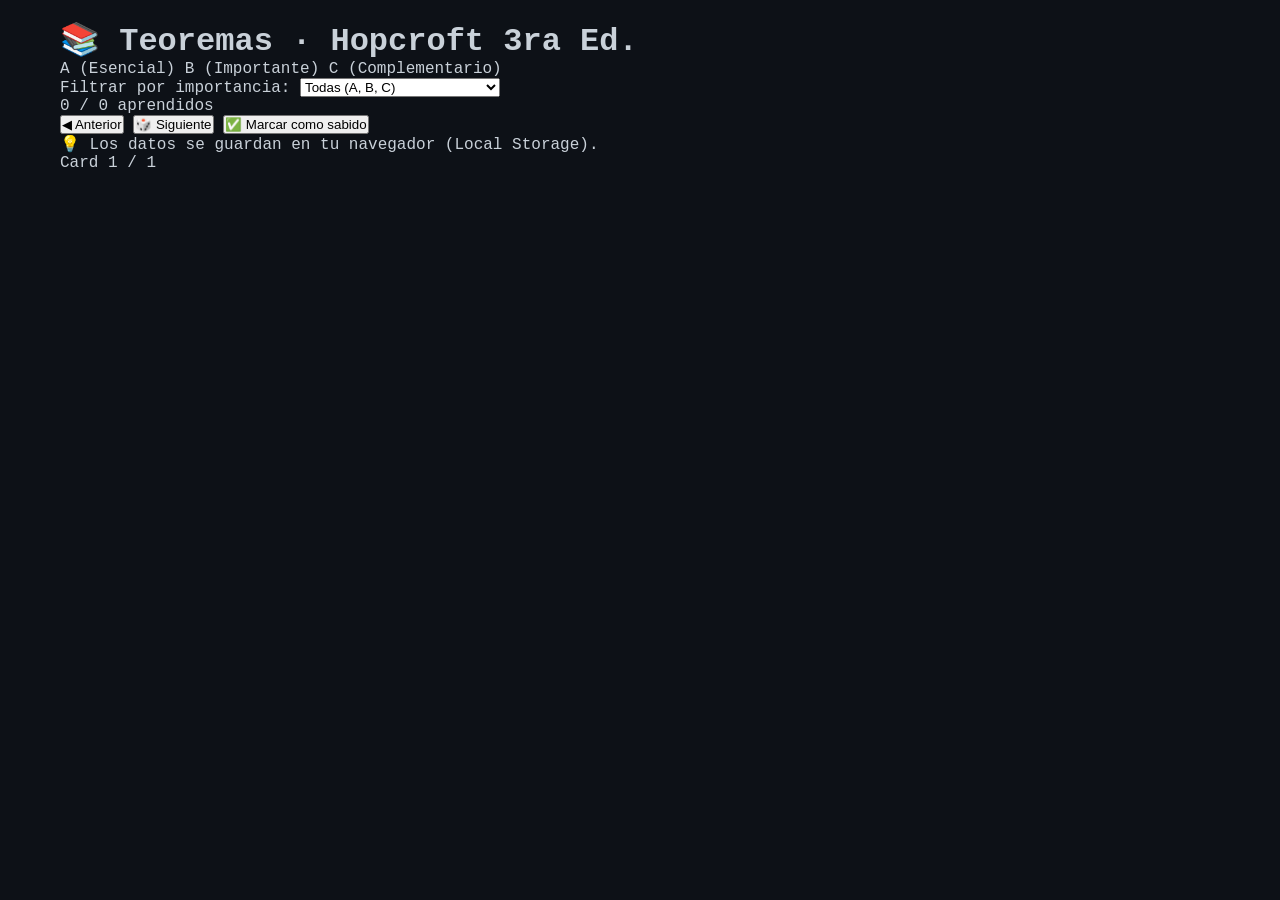
==== docs/estudiar/teoremas.html @ 060cf6ed "Create teoremas.html" ====
<!DOCTYPE html>
<html lang="es">
<head>
    <meta charset="UTF-8">
    <meta name="viewport" content="width=device-width, initial-scale=1.0">
    <title>Estudio: Teoremas · Autómatas y Lenguajes</title>
    <!-- CSS raíz (tema oscuro base) -->
    <link rel="stylesheet" href="../style.css">
    <!-- CSS específico para las cards de estudio -->
    <link rel="stylesheet" href="css/study-style.css">
</head>
<body>

    <div class="study-container">
        <!-- Cabecera -->
        <header class="study-header">
            <h1>📚 Teoremas · Hopcroft 3ra Ed.</h1>
            <p class="study-sub">
                <span class="badge A">A (Esencial)</span>
                <span class="badge B">B (Importante)</span>
                <span class="badge C">C (Complementario)</span>
            </p>
        </header>

        <!-- Panel de filtros y progreso -->
        <div class="control-panel">
            <div class="filter-group">
                <label for="filtroClasificacion">Filtrar por importancia:</label>
                <select id="filtroClasificacion">
                    <option value="all">Todas (A, B, C)</option>
                    <option value="A">⭐ Solo A (Esenciales)</option>
                    <option value="B">⭐ Solo B (Importantes)</option>
                    <option value="C">⭐ Solo C (Complementarios)</option>
                </select>
            </div>
            <div class="progress-group">
                <span id="progresoTexto">0 / 0 aprendidos</span>
                <div class="progress-bar-bg">
                    <div id="progresoBarra" class="progress-bar-fill" style="width: 0%;"></div>
                </div>
            </div>
        </div>

        <!-- La Card principal -->
        <div id="cardContainer" class="card-study">
            <!-- El contenido se pinta con JavaScript -->
        </div>

        <!-- Botones de acción -->
        <div class="action-bar">
            <button id="btnAnterior" class="btn-study" title="Teorema anterior">◀ Anterior</button>
            <button id="btnSiguiente" class="btn-study" title="Teorema aleatorio">🎲 Siguiente</button>
            <button id="btnMarcarSabido" class="btn-study btn-sabido">✅ Marcar como sabido</button>
        </div>

        <!-- Pie de página -->
        <footer class="study-footer">
            💡 Los datos se guardan en tu navegador (Local Storage).<br>
            <span id="contadorCards">Card 1 / 1</span>
        </footer>
    </div>

    <!-- Cargar datos (solo el teorema 1.22) -->
    <script src="js/data-teoremas.js"></script>
    <!-- Cargar motor de estudio -->
    <script src="js/engine.js"></script>
</body>
</html>
---- docs/style.css ----
:root {
    /* Tema oscuro azulado */
    --color-background-primary: #0d1117;
    --color-background-secondary: #161b22;
    --color-border-primary: #30363d;
    --color-border-secondary: #21262d;
    --color-border-tertiary: #30363d;
    --color-text-primary: #c9d1d9;
    --color-text-secondary: #8b949e;
    --font-mono: ui-monospace, SFMono-Regular, SF Mono, Menlo, Consolas, Liberation Mono, monospace;
    --font-sans: -apple-system, BlinkMacSystemFont, "Segoe UI", Helvetica, Arial, sans-serif;
}
* { box-sizing: border-box; margin: 0; padding: 0; }
body {
    font-family: var(--font-mono, monospace);
    background: var(--color-background-primary);
    color: var(--color-text-primary);
    padding: 20px;
    max-width: 1200px;
    margin: 0 auto;
}
.main-title {
    text-align: center;
    font-size: 2rem;
    font-weight: 600;
    font-family: var(--font-sans);
    margin: 20px 0 10px;
    letter-spacing: -0.5px;
    background: linear-gradient(135deg, #79c0ff, #a5d6ff);
    -webkit-background-clip: text;
    background-clip: text;
    color: transparent;
}
.prop-title {
    text-align: center;
    font-size: 1.6rem;
    font-weight: 500;
    font-family: var(--font-sans);
    margin: 40px 0 20px;
    color: #79c0ff;
    border-bottom: 1px solid var(--color-border-secondary);
    padding-bottom: 8px;
}
hr.divider {
    margin: 40px 0 20px;
    border: 0;
    height: 1px;
    background: var(--color-border-secondary);
}
.section-label {
    font-family: var(--font-sans);
    font-size: 11px;
    font-weight: 500;
    text-transform: uppercase;
    letter-spacing: .08em;
    color: var(--color-text-secondary);
    margin-bottom: 8px;
}
.card {
    background: var(--color-background-primary);
    border: 0.5px solid var(--color-border-tertiary);
    border-radius: 8px;
    padding: 16px 20px;
    margin-bottom: 16px;
}
.struct-row {
    display: flex;
    gap: 12px;
    flex-wrap: wrap;
    margin-bottom: 16px;
}
.struct-box {
    border: 1px solid var(--color-border-secondary);
    border-radius: 8px;
    overflow: hidden;
    min-width: 170px;
}
.struct-header {
    font-size: 11px;
    font-weight: 500;
    padding: 5px 10px;
    background: var(--color-background-secondary);
    color: var(--color-text-secondary);
    border-bottom: 0.5px solid var(--color-border-tertiary);
}
.struct-field {
    font-size: 12px;
    padding: 5px 10px;
    border-bottom: 0.5px solid var(--color-border-tertiary);
    display: flex;
    gap: 6px;
    align-items: center;
    color: var(--color-text-primary);
}
.struct-field:last-child { border-bottom: none; }
.type-kw { color: #79c0ff; }
.field-name { color: #7ee787; }
.comment { color: var(--color-text-secondary); font-size: 11px; }
.ll-container {
    display: flex;
    align-items: flex-start;
    gap: 0;
    overflow-x: auto;
    padding-bottom: 8px;
}
.ll-node {
    display: flex;
    align-items: stretch;
    min-width: 0;
}
.ll-box {
    border: 1.5px solid var(--color-border-secondary);
    border-radius: 8px;
    overflow: hidden;
    min-width: 150px;
    transition: box-shadow .2s;
    cursor: pointer;
}
.ll-box:hover { box-shadow: 0 0 0 2px #79c0ff80; }
.ll-box.active { border-color: #79c0ff; box-shadow: 0 0 0 2px #79c0ff40; }
.ll-title {
    font-size: 11px;
    font-weight: 500;
    padding: 5px 10px;
    background: var(--color-background-secondary);
    color: var(--color-text-secondary);
    border-bottom: 0.5px solid var(--color-border-tertiary);
    font-family: var(--font-sans);
}
.ll-field {
    font-size: 12px;
    padding: 4px 10px;
    border-bottom: 0.5px solid var(--color-border-tertiary);
    color: var(--color-text-primary);
}
.ll-field:last-child { border-bottom: none; }
.ll-key { color: var(--color-text-secondary); font-size: 11px; display: block; }
.ll-val { font-weight: 500; }
.from-val { color: #ff7b72; }
.sym-val  { color: #79c0ff; }
.to-val   { color: #7ee787; }
.next-val { color: #d2a8ff; }
.ll-arrow {
    display: flex;
    align-items: center;
    padding: 0 4px;
    margin-top: 38px;
    color: #79c0ff;
    font-size: 18px;
    flex-shrink: 0;
}
.null-box {
    border: 1.5px dashed var(--color-border-secondary);
    border-radius: 8px;
    padding: 8px 14px;
    font-size: 12px;
    color: var(--color-text-secondary);
    align-self: flex-start;
    margin-top: 38px;
}
.auto-grid {
    display: grid;
    grid-template-columns: 1fr 1fr;
    gap: 8px;
    font-size: 12px;
}
.auto-field {
    background: var(--color-background-secondary);
    border-radius: 6px;
    padding: 8px 12px;
    border: 0.5px solid var(--color-border-tertiary);
}
.auto-field-label {
    font-size: 10px;
    text-transform: uppercase;
    letter-spacing: .07em;
    color: var(--color-text-secondary);
    margin-bottom: 2px;
    font-family: var(--font-sans);
}
.auto-field-val { font-weight: 500; }
.detail-panel {
    background: var(--color-background-secondary);
    border-radius: 8px;
    padding: 12px 16px;
    font-size: 13px;
    margin-top: 12px;
    min-height: 52px;
    transition: all .2s;
    font-family: var(--font-sans);
    color: var(--color-text-secondary);
}
.detail-panel strong { color: var(--color-text-primary); }
.tabs {
    display: flex;
    gap: 4px;
    margin-bottom: 12px;
    flex-wrap: wrap;
}
.tab-btn {
    font-size: 12px;
    font-family: var(--font-sans);
    padding: 4px 12px;
    border-radius: 6px;
    border: 0.5px solid var(--color-border-secondary);
    background: transparent;
    color: var(--color-text-secondary);
    cursor: pointer;
    transition: all .15s;
}
.tab-btn.active {
    background: var(--color-background-secondary);
    color: var(--color-text-primary);
    border-color: var(--color-border-primary);
}
.tab-content { display: none; }
.tab-content.active { display: block; }
/* Estilos específicos para Propuesta 2 */
.state-node {
    background: var(--color-background-secondary);
    border: 1px solid var(--color-border-tertiary);
    border-radius: 8px;
    margin-bottom: 12px;
    padding: 10px;
}
.state-name {
    font-weight: bold;
    color: #ff7b72;
    cursor: pointer;
    display: inline-block;
    padding: 2px 8px;
    border-radius: 4px;
    transition: background 0.2s;
}
.state-name:hover { background: #ff7b7220; }
.trans-list {
    margin-left: 20px;
    margin-top: 8px;
    font-size: 12px;
    font-family: var(--font-mono);
}
.trans-item {
    margin: 4px 0;
    color: var(--color-text-secondary);
}
.trans-sym { color: #79c0ff; }
.trans-to { color: #7ee787; }
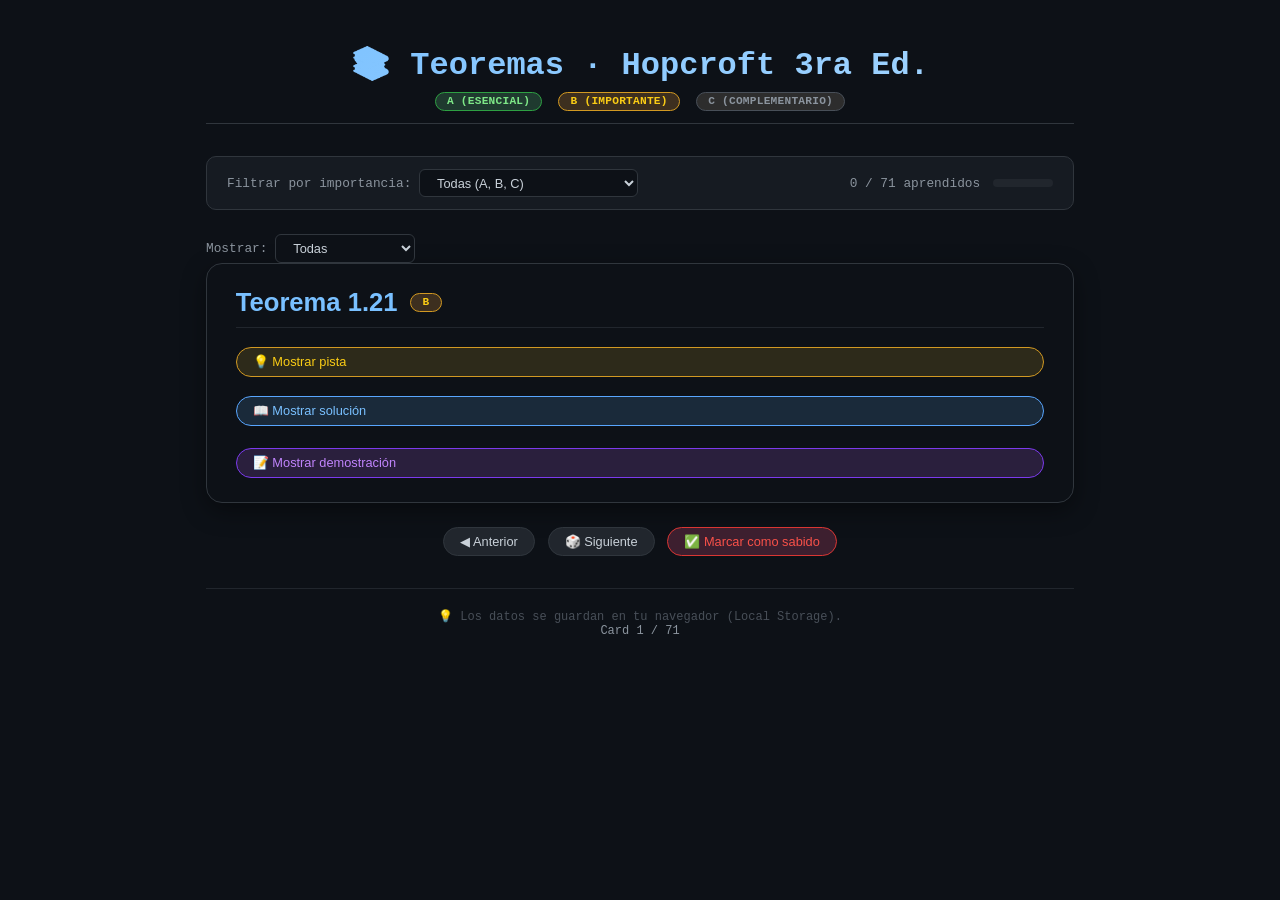
==== commit ef3d5e94: "Update teoremas.html" ====
--- a/docs/estudiar/teoremas.html
+++ b/docs/estudiar/teoremas.html
@@ -41,6 +41,15 @@
             </div>
         </div>
 
+        <div class="filter-group">
+        <label for="filtroSabido">Mostrar:</label>
+        <select id="filtroSabido">
+            <option value="all">Todas</option>
+            <option value="nosabido">Solo no sabidas</option>
+            <option value="sabido">Solo sabidas</option>
+        </select>
+        </div>
+
         <!-- La Card principal -->
         <div id="cardContainer" class="card-study">
             <!-- El contenido se pinta con JavaScript -->
--- a/docs/estudiar/css/study-style.css
+++ b/docs/estudiar/css/study-style.css
@@ -0,0 +1,429 @@
+/* ==============================================================
+   ESTILOS ESPECÍFICOS PARA LAS CARDS DE ESTUDIO
+   (Complementa el style.css raíz)
+   ============================================================== */
+
+/* --- Contenedor principal --- */
+.study-container {
+    max-width: 900px;
+    margin: 0 auto;
+    padding: 1.5rem 1rem;
+}
+
+.study-header {
+    text-align: center;
+    margin-bottom: 2rem;
+    border-bottom: 1px solid #30363d;
+    padding-bottom: 0.75rem;
+}
+
+.study-header h1 {
+    font-size: 2rem;
+    font-weight: 600;
+    background: linear-gradient(135deg, #79c0ff, #a5d6ff);
+    -webkit-background-clip: text;
+    background-clip: text;
+    color: transparent;
+    margin: 0;
+}
+
+.study-sub {
+    display: flex;
+    justify-content: center;
+    gap: 1rem;
+    flex-wrap: wrap;
+    margin-top: 0.5rem;
+    font-size: 0.85rem;
+}
+
+/* --- Badges de clasificación --- */
+.badge {
+    display: inline-block;
+    padding: 0.15rem 0.7rem;
+    border-radius: 30px;
+    font-size: 0.7rem;
+    font-weight: 600;
+    letter-spacing: 0.02em;
+    text-transform: uppercase;
+    background: #21262d;
+    color: #8b949e;
+    border: 1px solid #30363d;
+}
+.badge.A {
+    background: #1f3a2f;
+    color: #7ee787;
+    border-color: #2ea043;
+}
+.badge.B {
+    background: #3d2f1f;
+    color: #facc15;
+    border-color: #d29922;
+}
+.badge.C {
+    background: #2d2d2d;
+    color: #8b949e;
+    border-color: #484f58;
+}
+.badge-sabido {
+    background: #1f3a2f;
+    color: #7ee787;
+    padding: 0.1rem 0.6rem;
+    border-radius: 30px;
+    font-size: 0.7rem;
+    font-weight: 500;
+    border: 1px solid #2ea043;
+}
+
+/* --- Panel de control (filtro + progreso) --- */
+.control-panel {
+    display: flex;
+    flex-wrap: wrap;
+    justify-content: space-between;
+    align-items: center;
+    gap: 1rem;
+    background: #161b22;
+    border: 1px solid #30363d;
+    border-radius: 10px;
+    padding: 0.75rem 1.25rem;
+    margin-bottom: 1.5rem;
+}
+
+.filter-group {
+    display: flex;
+    align-items: center;
+    gap: 0.5rem;
+    flex-wrap: wrap;
+}
+.filter-group label {
+    font-size: 0.8rem;
+    color: #8b949e;
+}
+.filter-group select {
+    background: #0d1117;
+    color: #c9d1d9;
+    border: 1px solid #30363d;
+    border-radius: 6px;
+    padding: 0.3rem 0.8rem;
+    font-size: 0.8rem;
+    cursor: pointer;
+}
+
+.progress-group {
+    display: flex;
+    align-items: center;
+    gap: 0.8rem;
+    min-width: 150px;
+}
+.progress-group span {
+    font-size: 0.8rem;
+    color: #8b949e;
+    white-space: nowrap;
+}
+.progress-bar-bg {
+    flex: 1;
+    height: 8px;
+    background: #21262d;
+    border-radius: 10px;
+    overflow: hidden;
+    min-width: 60px;
+}
+.progress-bar-fill {
+    height: 100%;
+    width: 0%;
+    background: linear-gradient(90deg, #2ea043, #7ee787);
+    border-radius: 10px;
+    transition: width 0.3s ease;
+}
+
+/* --- Card principal --- */
+.card-study {
+    background: #0d1117;
+    border: 1px solid #30363d;
+    border-radius: 16px;
+    padding: 1.5rem 1.8rem;
+    margin-bottom: 1.5rem;
+    box-shadow: 0 8px 24px rgba(0,0,0,0.4);
+    transition: border-color 0.2s;
+}
+.card-study.card-sabido {
+    border-color: #2ea043;
+    background: #0f1a14;
+}
+
+.card-body {
+    display: flex;
+    flex-direction: column;
+    gap: 1.2rem;
+}
+
+/* ID y badges */
+.card-id {
+    display: flex;
+    align-items: center;
+    gap: 0.8rem;
+    flex-wrap: wrap;
+    border-bottom: 1px solid #21262d;
+    padding-bottom: 0.6rem;
+}
+.id-text {
+    font-size: 1.6rem;
+    font-weight: 600;
+    color: #79c0ff;
+    font-family: var(--font-sans, sans-serif);
+}
+
+/* Área de pista */
+.card-hint-area,
+.card-solution-area {
+    display: flex;
+    flex-direction: column;
+    gap: 0.4rem;
+}
+
+.card-pista {
+    background: #161b22;
+    border-left: 3px solid #facc15;
+    padding: 0.6rem 1rem;
+    border-radius: 6px;
+    font-size: 0.95rem;
+    color: #e6edf3;
+}
+
+.card-solucion {
+    background: #161b22;
+    border: 1px solid #30363d;
+    border-radius: 8px;
+    padding: 1rem 1.2rem;
+    font-size: 1rem;
+    line-height: 1.6;
+    color: #e6edf3;
+    overflow-x: auto;
+}
+.solucion-contenido code {
+    background: #21262d;
+    padding: 0.1rem 0.4rem;
+    border-radius: 4px;
+    color: #facc15;
+    font-size: 0.9rem;
+}
+.solucion-contenido table {
+    width: 100%;
+    border-collapse: collapse;
+    margin: 0.8rem 0;
+    background: #0d1117;
+}
+.solucion-contenido th,
+.solucion-contenido td {
+    border: 1px solid #30363d;
+    padding: 0.4rem 0.6rem;
+    text-align: left;
+}
+.solucion-contenido th {
+    background: #161b22;
+    color: #79c0ff;
+}
+
+/* --- Botones generales --- */
+.btn-study {
+    background: #21262d;
+    border: 1px solid #30363d;
+    color: #c9d1d9;
+    padding: 0.4rem 1rem;
+    border-radius: 30px;
+    font-size: 0.8rem;
+    font-weight: 500;
+    cursor: pointer;
+    transition: all 0.15s;
+    display: inline-flex;
+    align-items: center;
+    gap: 0.3rem;
+}
+.btn-study:hover:not(:disabled) {
+    background: #30363d;
+    border-color: #484f58;
+    transform: scale(0.98);
+}
+.btn-study:disabled {
+    opacity: 0.4;
+    cursor: not-allowed;
+}
+.btn-study.btn-hint {
+    background: #2d2a1a;
+    border-color: #d29922;
+    color: #facc15;
+}
+.btn-study.btn-hint:hover:not(:disabled) {
+    background: #3d351f;
+}
+.btn-study.btn-solution {
+    background: #1a2a3a;
+    border-color: #58a6ff;
+    color: #79c0ff;
+}
+.btn-study.btn-solution:hover:not(:disabled) {
+    background: #1f3a55;
+}
+.btn-study.btn-sabido {
+    background: #1f3a2f;
+    border-color: #2ea043;
+    color: #7ee787;
+}
+.btn-study.btn-sabido-activo {
+    background: #3d1f2f;
+    border-color: #da3633;
+    color: #f85149;
+}
+
+/* --- Barra de acción inferior --- */
+.action-bar {
+    display: flex;
+    flex-wrap: wrap;
+    justify-content: center;
+    gap: 0.8rem;
+    margin: 1rem 0 0.5rem;
+}
+
+/* --- Footer --- */
+.study-footer {
+    text-align: center;
+    margin-top: 2rem;
+    font-size: 0.75rem;
+    color: #484f58;
+    border-top: 1px solid #21262d;
+    padding-top: 1.2rem;
+}
+#contadorCards {
+    font-weight: 500;
+    color: #8b949e;
+}
+
+/* --- Mensajes de error / vacío --- */
+.card-error,
+.card-empty {
+    background: #0d1117;
+    border: 1px solid #da3633;
+    border-radius: 12px;
+    padding: 2rem;
+    text-align: center;
+    color: #f85149;
+}
+.card-empty {
+    border-color: #d29922;
+    color: #facc15;
+}
+
+/* --- Responsive --- */
+@media (max-width: 600px) {
+    .control-panel {
+        flex-direction: column;
+        align-items: stretch;
+    }
+    .progress-group {
+        width: 100%;
+    }
+    .card-study {
+        padding: 1rem;
+    }
+    .id-text {
+        font-size: 1.2rem;
+    }
+    .action-bar {
+        flex-direction: column;
+        align-items: center;
+    }
+    .btn-study {
+        width: 100%;
+        justify-content: center;
+    }
+}
+/* --- Estilos específicos para la Demostración --- */
+.card-proof-area {
+    display: flex;
+    flex-direction: column;
+    gap: 0.4rem;
+    margin-top: 0.2rem;
+}
+
+.btn-study.btn-proof {
+    background: #2a1f3d;
+    border-color: #7c3aed;
+    color: #c084fc;
+}
+.btn-study.btn-proof:hover:not(:disabled) {
+    background: #3a2a55;
+}
+
+.card-demostracion {
+    background: #140d1f;
+    border: 1px solid #4c2d7a;
+    border-radius: 8px;
+    padding: 1rem 1.2rem;
+    font-size: 0.95rem;
+    line-height: 1.6;
+    color: #e6edf3;
+    overflow-x: auto;
+}
+
+.demo-contenido pre {
+    background: #0b0612;
+    border: 1px solid #2d1a4a;
+    border-radius: 6px;
+    padding: 0.6rem 1rem;
+    font-family: 'JetBrains Mono', 'Fira Code', monospace;
+    font-size: 0.85rem;
+    color: #d4c4f0;
+    overflow-x: auto;
+    margin: 0.6rem 0;
+}
+
+.demo-contenido code {
+    background: #2d1a4a;
+    padding: 0.1rem 0.4rem;
+    border-radius: 4px;
+    color: #c084fc;
+    font-size: 0.9rem;
+}
+
+.demo-contenido p {
+    margin: 0.6rem 0;
+}
+
+.demo-contenido strong {
+    color: #a78bfa;
+}
+
+.demo-contenido em {
+    color: #facc15;
+    font-style: italic;
+}
+/* --- Mejoras para la demostración --- */
+.card-demostracion {
+    padding: 1.2rem 1.5rem;  /* más espacio interno */
+}
+
+.demo-contenido ol,
+.demo-contenido ul {
+    padding-left: 1.8rem;    /* sangría para listas */
+    margin: 0.5rem 0;
+}
+
+.demo-contenido li {
+    margin-bottom: 0.3rem;
+    line-height: 1.6;
+}
+
+.demo-contenido p {
+    margin: 0.6rem 0;
+}
+
+.demo-contenido pre {
+    margin: 0.6rem 0;
+    padding: 0.6rem 1rem;
+}
+
+/* Flecha para producciones (opcional) */
+.produccion-flecha {
+    font-family: 'Segoe UI', sans-serif;
+    color: #79c0ff;
+    margin: 0 0.2rem;
+}
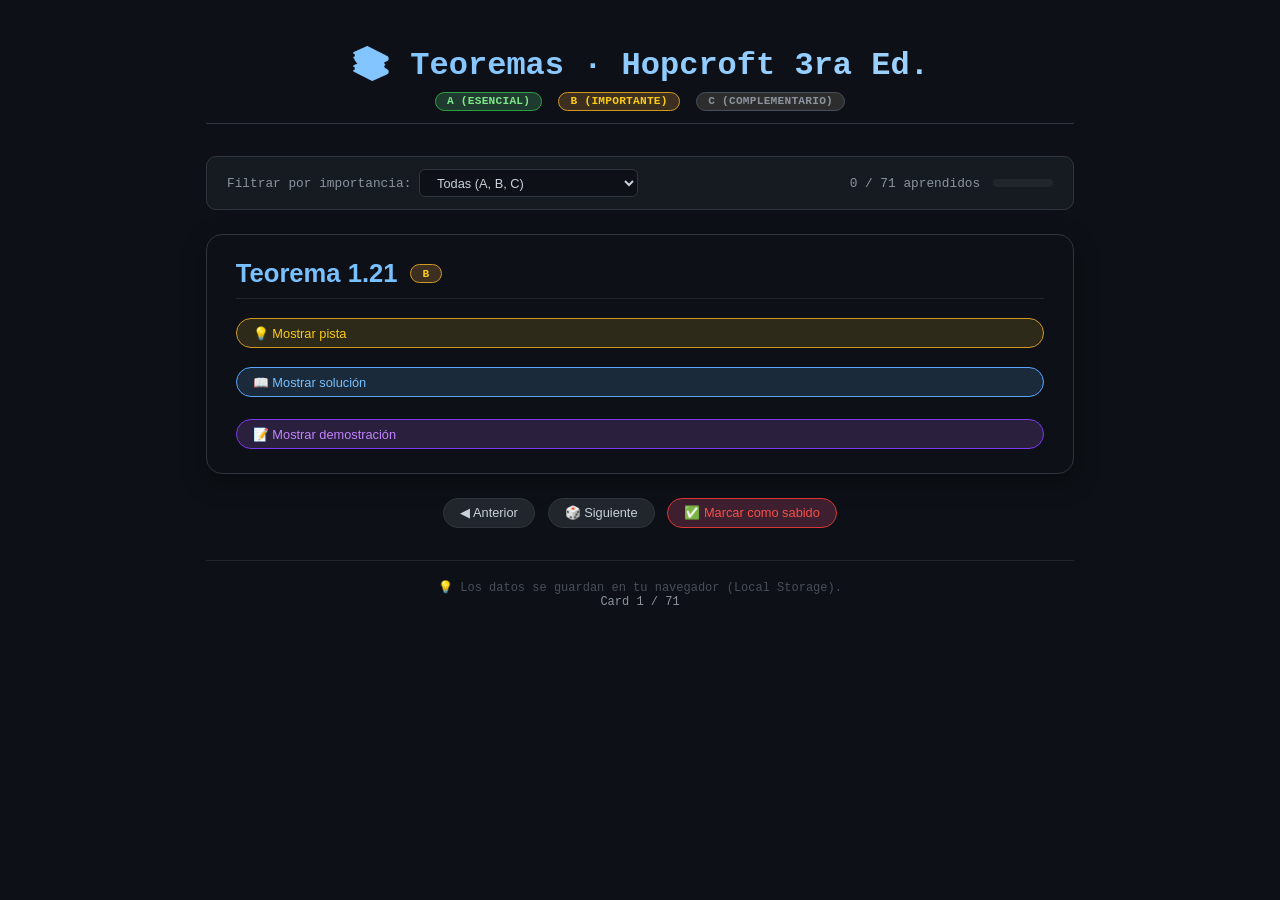
==== commit b711aff2: "Update teoremas.html" ====
--- a/docs/estudiar/teoremas.html
+++ b/docs/estudiar/teoremas.html
@@ -41,15 +41,6 @@
             </div>
         </div>
 
-        <div class="filter-group">
-        <label for="filtroSabido">Mostrar:</label>
-        <select id="filtroSabido">
-            <option value="all">Todas</option>
-            <option value="nosabido">Solo no sabidas</option>
-            <option value="sabido">Solo sabidas</option>
-        </select>
-        </div>
-
         <!-- La Card principal -->
         <div id="cardContainer" class="card-study">
             <!-- El contenido se pinta con JavaScript -->
@@ -69,7 +60,7 @@
         </footer>
     </div>
 
-    <!-- Cargar datos (solo el teorema 1.22) -->
+    <!-- Cargar datos (todos los teoremas) -->
     <script src="js/data-teoremas.js"></script>
     <!-- Cargar motor de estudio -->
     <script src="js/engine.js"></script>
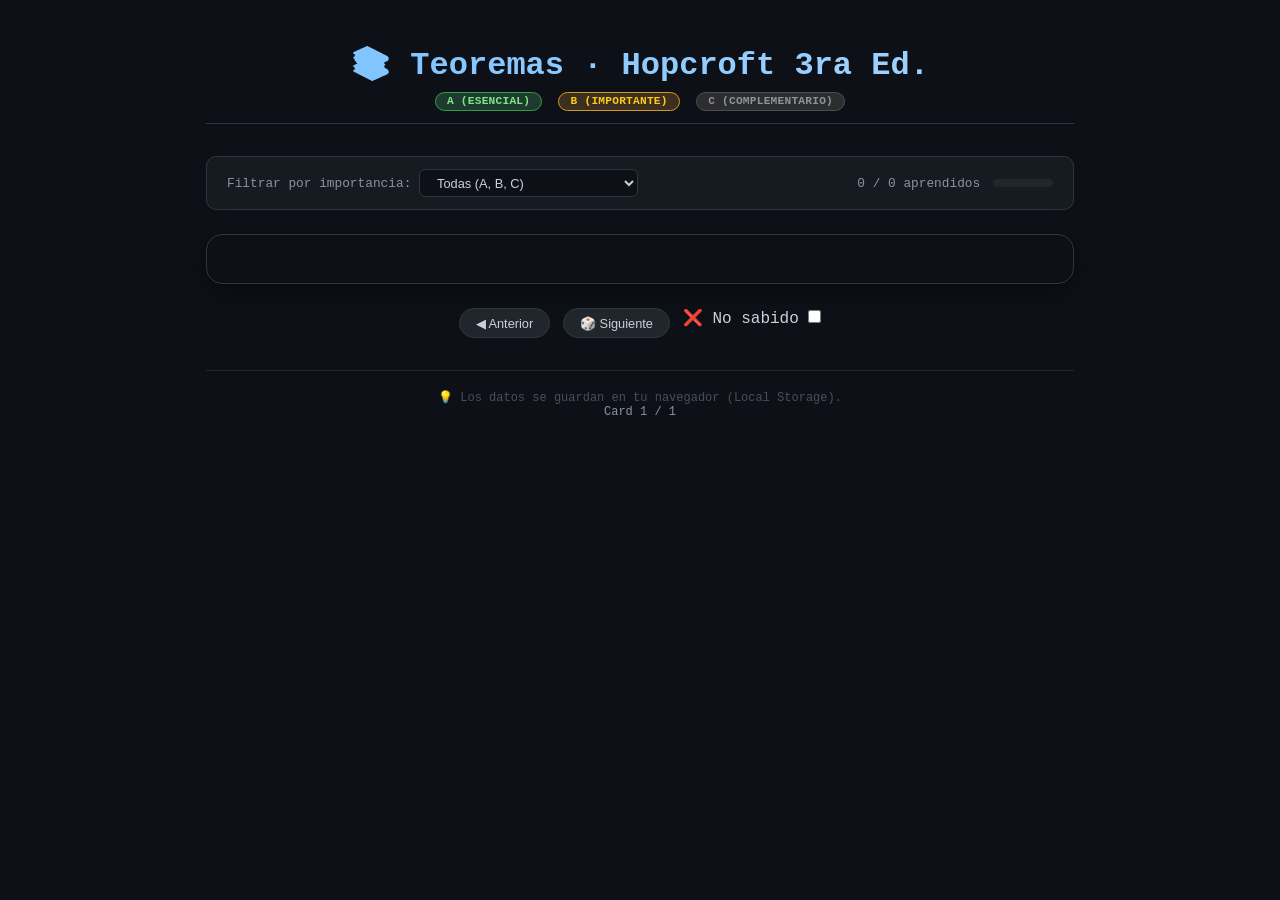
==== commit 5437eda2: "Update teoremas.html" ====
--- a/docs/estudiar/teoremas.html
+++ b/docs/estudiar/teoremas.html
@@ -46,11 +46,19 @@
             <!-- El contenido se pinta con JavaScript -->
         </div>
 
-        <!-- Botones de acción -->
+        <!-- Botones de acción con SWITCH DESLIZANTE -->
         <div class="action-bar">
             <button id="btnAnterior" class="btn-study" title="Teorema anterior">◀ Anterior</button>
             <button id="btnSiguiente" class="btn-study" title="Teorema aleatorio">🎲 Siguiente</button>
-            <button id="btnMarcarSabido" class="btn-study btn-sabido">✅ Marcar como sabido</button>
+            
+            <!-- Switch deslizante para "Marcar como sabido" -->
+            <div class="switch-container">
+                <span class="switch-label" id="switchLabel">❌ No sabido</span>
+                <label class="switch">
+                    <input type="checkbox" id="switchSabido">
+                    <span class="slider round"></span>
+                </label>
+            </div>
         </div>
 
         <!-- Pie de página -->
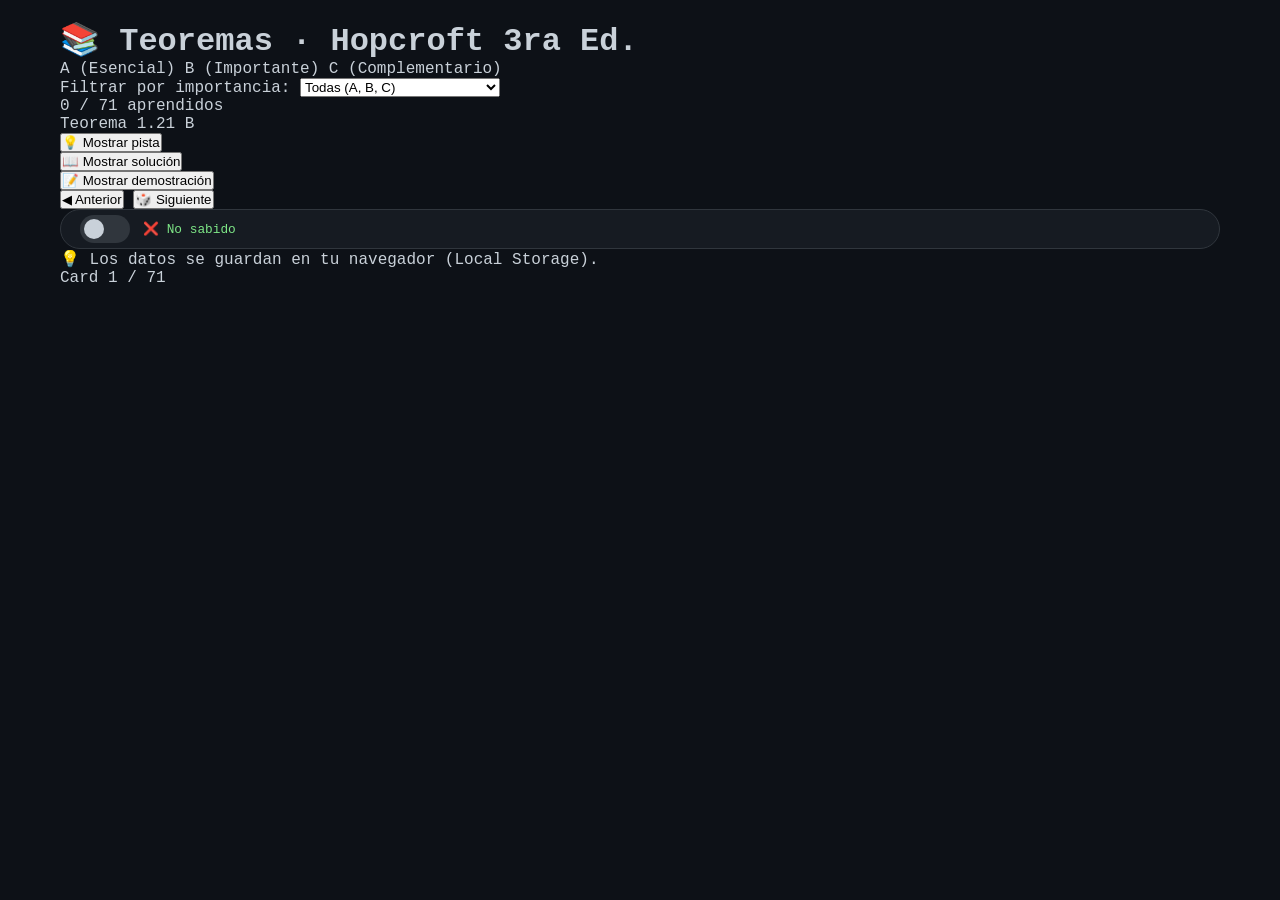
==== commit d9fabc9b: "Update teoremas.html" ====
--- a/docs/estudiar/teoremas.html
+++ b/docs/estudiar/teoremas.html
@@ -46,19 +46,19 @@
             <!-- El contenido se pinta con JavaScript -->
         </div>
 
-        <!-- Botones de acción con SWITCH DESLIZANTE -->
+        <!-- Barra de acción: Anterior y Siguiente -->
         <div class="action-bar">
             <button id="btnAnterior" class="btn-study" title="Teorema anterior">◀ Anterior</button>
             <button id="btnSiguiente" class="btn-study" title="Teorema aleatorio">🎲 Siguiente</button>
-            
-            <!-- Switch deslizante para "Marcar como sabido" -->
-            <div class="switch-container">
-                <span class="switch-label" id="switchLabel">❌ No sabido</span>
-                <label class="switch">
-                    <input type="checkbox" id="switchSabido">
-                    <span class="slider round"></span>
-                </label>
-            </div>
+        </div>
+
+        <!-- Switch "Marcar como sabido" en su propia línea -->
+        <div class="switch-container">
+            <label class="switch">
+                <input type="checkbox" id="switchSabido">
+                <span class="slider round"></span>
+            </label>
+            <span id="switchLabel" class="switch-label">Marcar como sabido</span>
         </div>
 
         <!-- Pie de página -->
--- a/docs/estudiar/css/study-style.css
+++ b/docs/estudiar/css/study-style.css
@@ -1,429 +1,86 @@
 /* ==============================================================
-   ESTILOS ESPECÍFICOS PARA LAS CARDS DE ESTUDIO
-   (Complementa el style.css raíz)
+   SWITCH DESLIZANTE (toggle switch)
    ============================================================== */
 
-/* --- Contenedor principal --- */
-.study-container {
-    max-width: 900px;
-    margin: 0 auto;
-    padding: 1.5rem 1rem;
-}
-
-.study-header {
-    text-align: center;
-    margin-bottom: 2rem;
-    border-bottom: 1px solid #30363d;
-    padding-bottom: 0.75rem;
-}
-
-.study-header h1 {
-    font-size: 2rem;
-    font-weight: 600;
-    background: linear-gradient(135deg, #79c0ff, #a5d6ff);
-    -webkit-background-clip: text;
-    background-clip: text;
-    color: transparent;
-    margin: 0;
-}
-
-.study-sub {
-    display: flex;
-    justify-content: center;
-    gap: 1rem;
-    flex-wrap: wrap;
-    margin-top: 0.5rem;
-    font-size: 0.85rem;
-}
-
-/* --- Badges de clasificación --- */
-.badge {
-    display: inline-block;
-    padding: 0.15rem 0.7rem;
-    border-radius: 30px;
-    font-size: 0.7rem;
-    font-weight: 600;
-    letter-spacing: 0.02em;
-    text-transform: uppercase;
-    background: #21262d;
-    color: #8b949e;
-    border: 1px solid #30363d;
-}
-.badge.A {
-    background: #1f3a2f;
-    color: #7ee787;
-    border-color: #2ea043;
-}
-.badge.B {
-    background: #3d2f1f;
-    color: #facc15;
-    border-color: #d29922;
-}
-.badge.C {
-    background: #2d2d2d;
-    color: #8b949e;
-    border-color: #484f58;
-}
-.badge-sabido {
-    background: #1f3a2f;
-    color: #7ee787;
-    padding: 0.1rem 0.6rem;
-    border-radius: 30px;
-    font-size: 0.7rem;
-    font-weight: 500;
-    border: 1px solid #2ea043;
-}
-
-/* --- Panel de control (filtro + progreso) --- */
-.control-panel {
-    display: flex;
-    flex-wrap: wrap;
-    justify-content: space-between;
-    align-items: center;
-    gap: 1rem;
-    background: #161b22;
-    border: 1px solid #30363d;
-    border-radius: 10px;
-    padding: 0.75rem 1.25rem;
-    margin-bottom: 1.5rem;
-}
-
-.filter-group {
-    display: flex;
-    align-items: center;
-    gap: 0.5rem;
-    flex-wrap: wrap;
-}
-.filter-group label {
-    font-size: 0.8rem;
-    color: #8b949e;
-}
-.filter-group select {
-    background: #0d1117;
-    color: #c9d1d9;
-    border: 1px solid #30363d;
-    border-radius: 6px;
-    padding: 0.3rem 0.8rem;
-    font-size: 0.8rem;
-    cursor: pointer;
-}
-
-.progress-group {
+.switch-container {
     display: flex;
     align-items: center;
     gap: 0.8rem;
-    min-width: 150px;
+    background: #161b22;
+    border: 1px solid #30363d;
+    border-radius: 30px;
+    padding: 0.3rem 1rem 0.3rem 1.2rem;
 }
-.progress-group span {
+
+.switch-label {
     font-size: 0.8rem;
     color: #8b949e;
+    font-weight: 500;
+    transition: color 0.2s;
     white-space: nowrap;
 }
-.progress-bar-bg {
-    flex: 1;
-    height: 8px;
-    background: #21262d;
-    border-radius: 10px;
-    overflow: hidden;
-    min-width: 60px;
-}
-.progress-bar-fill {
-    height: 100%;
-    width: 0%;
-    background: linear-gradient(90deg, #2ea043, #7ee787);
-    border-radius: 10px;
-    transition: width 0.3s ease;
+
+.switch-label.sabido {
+    color: #7ee787;
 }
 
-/* --- Card principal --- */
-.card-study {
-    background: #0d1117;
-    border: 1px solid #30363d;
-    border-radius: 16px;
-    padding: 1.5rem 1.8rem;
-    margin-bottom: 1.5rem;
-    box-shadow: 0 8px 24px rgba(0,0,0,0.4);
-    transition: border-color 0.2s;
-}
-.card-study.card-sabido {
-    border-color: #2ea043;
-    background: #0f1a14;
+/* El switch en sí */
+.switch {
+    position: relative;
+    display: inline-block;
+    width: 50px;
+    height: 28px;
+    flex-shrink: 0;
 }
 
-.card-body {
-    display: flex;
-    flex-direction: column;
-    gap: 1.2rem;
+.switch input {
+    opacity: 0;
+    width: 0;
+    height: 0;
 }
 
-/* ID y badges */
-.card-id {
-    display: flex;
-    align-items: center;
-    gap: 0.8rem;
-    flex-wrap: wrap;
-    border-bottom: 1px solid #21262d;
-    padding-bottom: 0.6rem;
-}
-.id-text {
-    font-size: 1.6rem;
-    font-weight: 600;
-    color: #79c0ff;
-    font-family: var(--font-sans, sans-serif);
+/* El slider (la pista y el botón redondo) */
+.slider {
+    position: absolute;
+    cursor: pointer;
+    top: 0;
+    left: 0;
+    right: 0;
+    bottom: 0;
+    background-color: #30363d;
+    transition: 0.3s;
+    border-radius: 28px;
 }
 
-/* Área de pista */
-.card-hint-area,
-.card-solution-area {
-    display: flex;
-    flex-direction: column;
-    gap: 0.4rem;
+.slider::before {
+    content: "";
+    position: absolute;
+    height: 20px;
+    width: 20px;
+    left: 4px;
+    bottom: 4px;
+    background-color: #c9d1d9;
+    transition: 0.3s;
+    border-radius: 50%;
 }
 
-.card-pista {
-    background: #161b22;
-    border-left: 3px solid #facc15;
-    padding: 0.6rem 1rem;
-    border-radius: 6px;
-    font-size: 0.95rem;
-    color: #e6edf3;
+/* Cuando está activado (sabido) */
+.switch input:checked + .slider {
+    background-color: #2ea043;
 }
 
-.card-solucion {
-    background: #161b22;
-    border: 1px solid #30363d;
-    border-radius: 8px;
-    padding: 1rem 1.2rem;
-    font-size: 1rem;
-    line-height: 1.6;
-    color: #e6edf3;
-    overflow-x: auto;
-}
-.solucion-contenido code {
-    background: #21262d;
-    padding: 0.1rem 0.4rem;
-    border-radius: 4px;
-    color: #facc15;
-    font-size: 0.9rem;
-}
-.solucion-contenido table {
-    width: 100%;
-    border-collapse: collapse;
-    margin: 0.8rem 0;
-    background: #0d1117;
-}
-.solucion-contenido th,
-.solucion-contenido td {
-    border: 1px solid #30363d;
-    padding: 0.4rem 0.6rem;
-    text-align: left;
-}
-.solucion-contenido th {
-    background: #161b22;
-    color: #79c0ff;
+.switch input:checked + .slider::before {
+    transform: translateX(22px);
+    background-color: #ffffff;
 }
 
-/* --- Botones generales --- */
-.btn-study {
-    background: #21262d;
-    border: 1px solid #30363d;
-    color: #c9d1d9;
-    padding: 0.4rem 1rem;
-    border-radius: 30px;
-    font-size: 0.8rem;
-    font-weight: 500;
-    cursor: pointer;
-    transition: all 0.15s;
-    display: inline-flex;
-    align-items: center;
-    gap: 0.3rem;
+/* Hover para feedback */
+.switch input:hover + .slider {
+    box-shadow: 0 0 0 2px #2ea04380;
 }
-.btn-study:hover:not(:disabled) {
-    background: #30363d;
-    border-color: #484f58;
-    transform: scale(0.98);
-}
-.btn-study:disabled {
+
+/* Deshabilitado */
+.switch input:disabled + .slider {
     opacity: 0.4;
     cursor: not-allowed;
 }
-.btn-study.btn-hint {
-    background: #2d2a1a;
-    border-color: #d29922;
-    color: #facc15;
-}
-.btn-study.btn-hint:hover:not(:disabled) {
-    background: #3d351f;
-}
-.btn-study.btn-solution {
-    background: #1a2a3a;
-    border-color: #58a6ff;
-    color: #79c0ff;
-}
-.btn-study.btn-solution:hover:not(:disabled) {
-    background: #1f3a55;
-}
-.btn-study.btn-sabido {
-    background: #1f3a2f;
-    border-color: #2ea043;
-    color: #7ee787;
-}
-.btn-study.btn-sabido-activo {
-    background: #3d1f2f;
-    border-color: #da3633;
-    color: #f85149;
-}
-
-/* --- Barra de acción inferior --- */
-.action-bar {
-    display: flex;
-    flex-wrap: wrap;
-    justify-content: center;
-    gap: 0.8rem;
-    margin: 1rem 0 0.5rem;
-}
-
-/* --- Footer --- */
-.study-footer {
-    text-align: center;
-    margin-top: 2rem;
-    font-size: 0.75rem;
-    color: #484f58;
-    border-top: 1px solid #21262d;
-    padding-top: 1.2rem;
-}
-#contadorCards {
-    font-weight: 500;
-    color: #8b949e;
-}
-
-/* --- Mensajes de error / vacío --- */
-.card-error,
-.card-empty {
-    background: #0d1117;
-    border: 1px solid #da3633;
-    border-radius: 12px;
-    padding: 2rem;
-    text-align: center;
-    color: #f85149;
-}
-.card-empty {
-    border-color: #d29922;
-    color: #facc15;
-}
-
-/* --- Responsive --- */
-@media (max-width: 600px) {
-    .control-panel {
-        flex-direction: column;
-        align-items: stretch;
-    }
-    .progress-group {
-        width: 100%;
-    }
-    .card-study {
-        padding: 1rem;
-    }
-    .id-text {
-        font-size: 1.2rem;
-    }
-    .action-bar {
-        flex-direction: column;
-        align-items: center;
-    }
-    .btn-study {
-        width: 100%;
-        justify-content: center;
-    }
-}
-/* --- Estilos específicos para la Demostración --- */
-.card-proof-area {
-    display: flex;
-    flex-direction: column;
-    gap: 0.4rem;
-    margin-top: 0.2rem;
-}
-
-.btn-study.btn-proof {
-    background: #2a1f3d;
-    border-color: #7c3aed;
-    color: #c084fc;
-}
-.btn-study.btn-proof:hover:not(:disabled) {
-    background: #3a2a55;
-}
-
-.card-demostracion {
-    background: #140d1f;
-    border: 1px solid #4c2d7a;
-    border-radius: 8px;
-    padding: 1rem 1.2rem;
-    font-size: 0.95rem;
-    line-height: 1.6;
-    color: #e6edf3;
-    overflow-x: auto;
-}
-
-.demo-contenido pre {
-    background: #0b0612;
-    border: 1px solid #2d1a4a;
-    border-radius: 6px;
-    padding: 0.6rem 1rem;
-    font-family: 'JetBrains Mono', 'Fira Code', monospace;
-    font-size: 0.85rem;
-    color: #d4c4f0;
-    overflow-x: auto;
-    margin: 0.6rem 0;
-}
-
-.demo-contenido code {
-    background: #2d1a4a;
-    padding: 0.1rem 0.4rem;
-    border-radius: 4px;
-    color: #c084fc;
-    font-size: 0.9rem;
-}
-
-.demo-contenido p {
-    margin: 0.6rem 0;
-}
-
-.demo-contenido strong {
-    color: #a78bfa;
-}
-
-.demo-contenido em {
-    color: #facc15;
-    font-style: italic;
-}
-/* --- Mejoras para la demostración --- */
-.card-demostracion {
-    padding: 1.2rem 1.5rem;  /* más espacio interno */
-}
-
-.demo-contenido ol,
-.demo-contenido ul {
-    padding-left: 1.8rem;    /* sangría para listas */
-    margin: 0.5rem 0;
-}
-
-.demo-contenido li {
-    margin-bottom: 0.3rem;
-    line-height: 1.6;
-}
-
-.demo-contenido p {
-    margin: 0.6rem 0;
-}
-
-.demo-contenido pre {
-    margin: 0.6rem 0;
-    padding: 0.6rem 1rem;
-}
-
-/* Flecha para producciones (opcional) */
-.produccion-flecha {
-    font-family: 'Segoe UI', sans-serif;
-    color: #79c0ff;
-    margin: 0 0.2rem;
-}
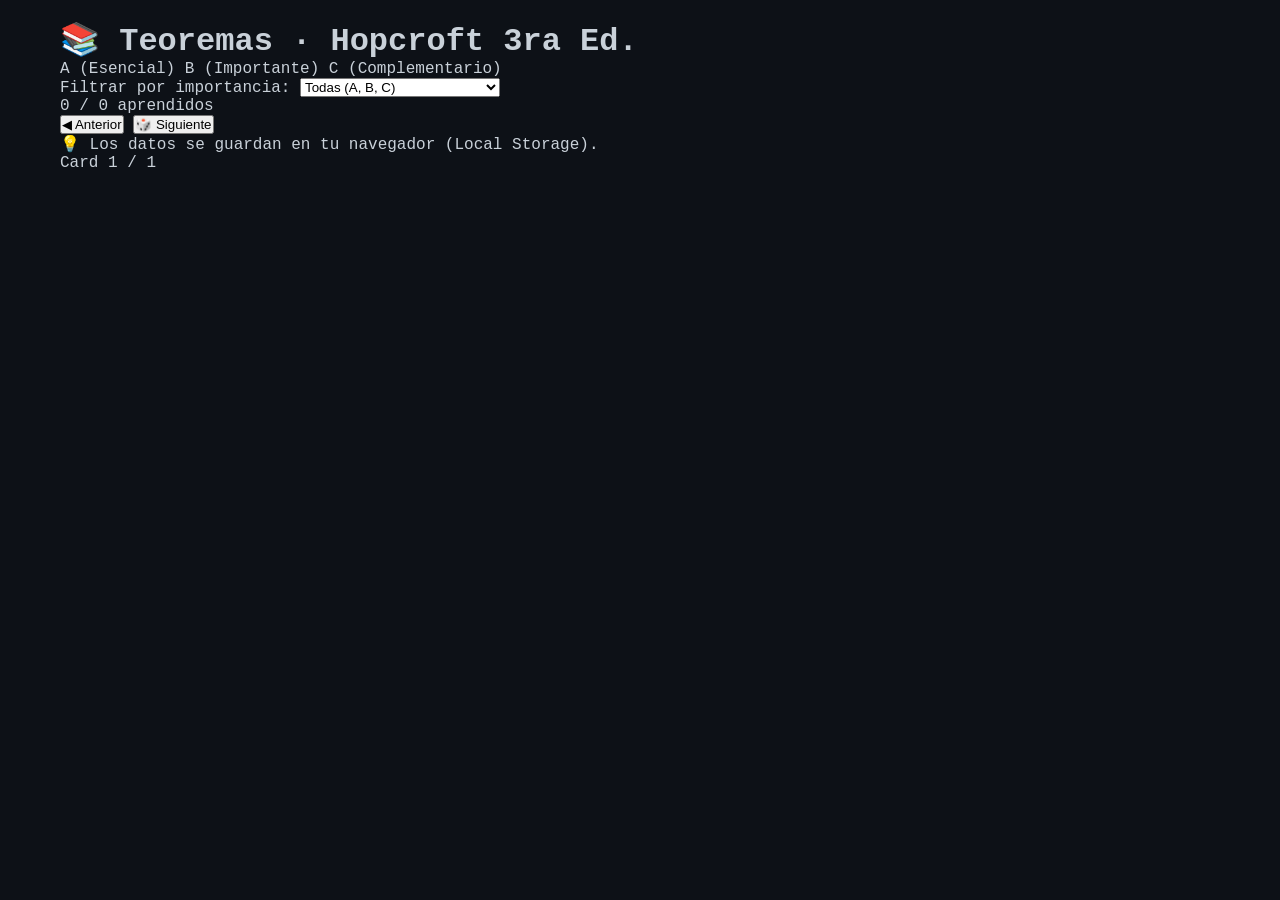
==== commit 420b6348: "Update teoremas.html" ====
--- a/docs/estudiar/teoremas.html
+++ b/docs/estudiar/teoremas.html
@@ -46,19 +46,11 @@
             <!-- El contenido se pinta con JavaScript -->
         </div>
 
-        <!-- Barra de acción: Anterior y Siguiente -->
+        <!-- Barra de navegación -->
         <div class="action-bar">
             <button id="btnAnterior" class="btn-study" title="Teorema anterior">◀ Anterior</button>
             <button id="btnSiguiente" class="btn-study" title="Teorema aleatorio">🎲 Siguiente</button>
-        </div>
-
-        <!-- Switch "Marcar como sabido" en su propia línea -->
-        <div class="switch-container">
-            <label class="switch">
-                <input type="checkbox" id="switchSabido">
-                <span class="slider round"></span>
-            </label>
-            <span id="switchLabel" class="switch-label">Marcar como sabido</span>
+            <!-- El toggle "sabido" se mostrará dentro de la card -->
         </div>
 
         <!-- Pie de página -->
--- a/docs/estudiar/css/study-style.css
+++ b/docs/estudiar/css/study-style.css
@@ -1,34 +1,31 @@
-/* ==============================================================
-   SWITCH DESLIZANTE (toggle switch)
-   ============================================================== */
-
+/* ============================================================
+   SWITCH DESLIZANTE (TOGGLE)
+   ============================================================ */
 .switch-container {
     display: flex;
     align-items: center;
-    gap: 0.8rem;
+    justify-content: center;
+    gap: 12px;
+    margin: 1rem 0 0.5rem;
+    padding: 0.5rem;
     background: #161b22;
+    border-radius: 40px;
     border: 1px solid #30363d;
-    border-radius: 30px;
-    padding: 0.3rem 1rem 0.3rem 1.2rem;
 }
 
 .switch-label {
-    font-size: 0.8rem;
-    color: #8b949e;
+    font-size: 0.9rem;
     font-weight: 500;
-    transition: color 0.2s;
-    white-space: nowrap;
-}
-
-.switch-label.sabido {
-    color: #7ee787;
+    color: #c9d1d9;
+    cursor: pointer;
+    user-select: none;
 }
 
 /* El switch en sí */
 .switch {
     position: relative;
     display: inline-block;
-    width: 50px;
+    width: 52px;
     height: 28px;
     flex-shrink: 0;
 }
@@ -39,7 +36,6 @@
     height: 0;
 }
 
-/* El slider (la pista y el botón redondo) */
 .slider {
     position: absolute;
     cursor: pointer;
@@ -48,39 +44,47 @@
     right: 0;
     bottom: 0;
     background-color: #30363d;
-    transition: 0.3s;
+    transition: .3s;
     border-radius: 28px;
 }
 
-.slider::before {
+.slider:before {
+    position: absolute;
     content: "";
-    position: absolute;
     height: 20px;
     width: 20px;
     left: 4px;
     bottom: 4px;
-    background-color: #c9d1d9;
-    transition: 0.3s;
+    background-color: #8b949e;
+    transition: .3s;
     border-radius: 50%;
 }
 
-/* Cuando está activado (sabido) */
+/* Cuando está activado (checked) */
 .switch input:checked + .slider {
     background-color: #2ea043;
 }
 
-.switch input:checked + .slider::before {
-    transform: translateX(22px);
+.switch input:checked + .slider:before {
+    transform: translateX(24px);
     background-color: #ffffff;
 }
 
-/* Hover para feedback */
-.switch input:hover + .slider {
+/* Efecto hover para feedback */
+.switch:hover .slider {
     box-shadow: 0 0 0 2px #2ea04380;
 }
 
-/* Deshabilitado */
-.switch input:disabled + .slider {
-    opacity: 0.4;
-    cursor: not-allowed;
+.switch input:focus + .slider {
+    box-shadow: 0 0 0 2px #2ea043;
 }
+
+/* Ajuste para el estado "sabido" del switch: se controla desde JS */
+.switch.sabido .slider {
+    background-color: #2ea043;
+}
+
+.switch.sabido .slider:before {
+    transform: translateX(24px);
+    background-color: #ffffff;
+}
